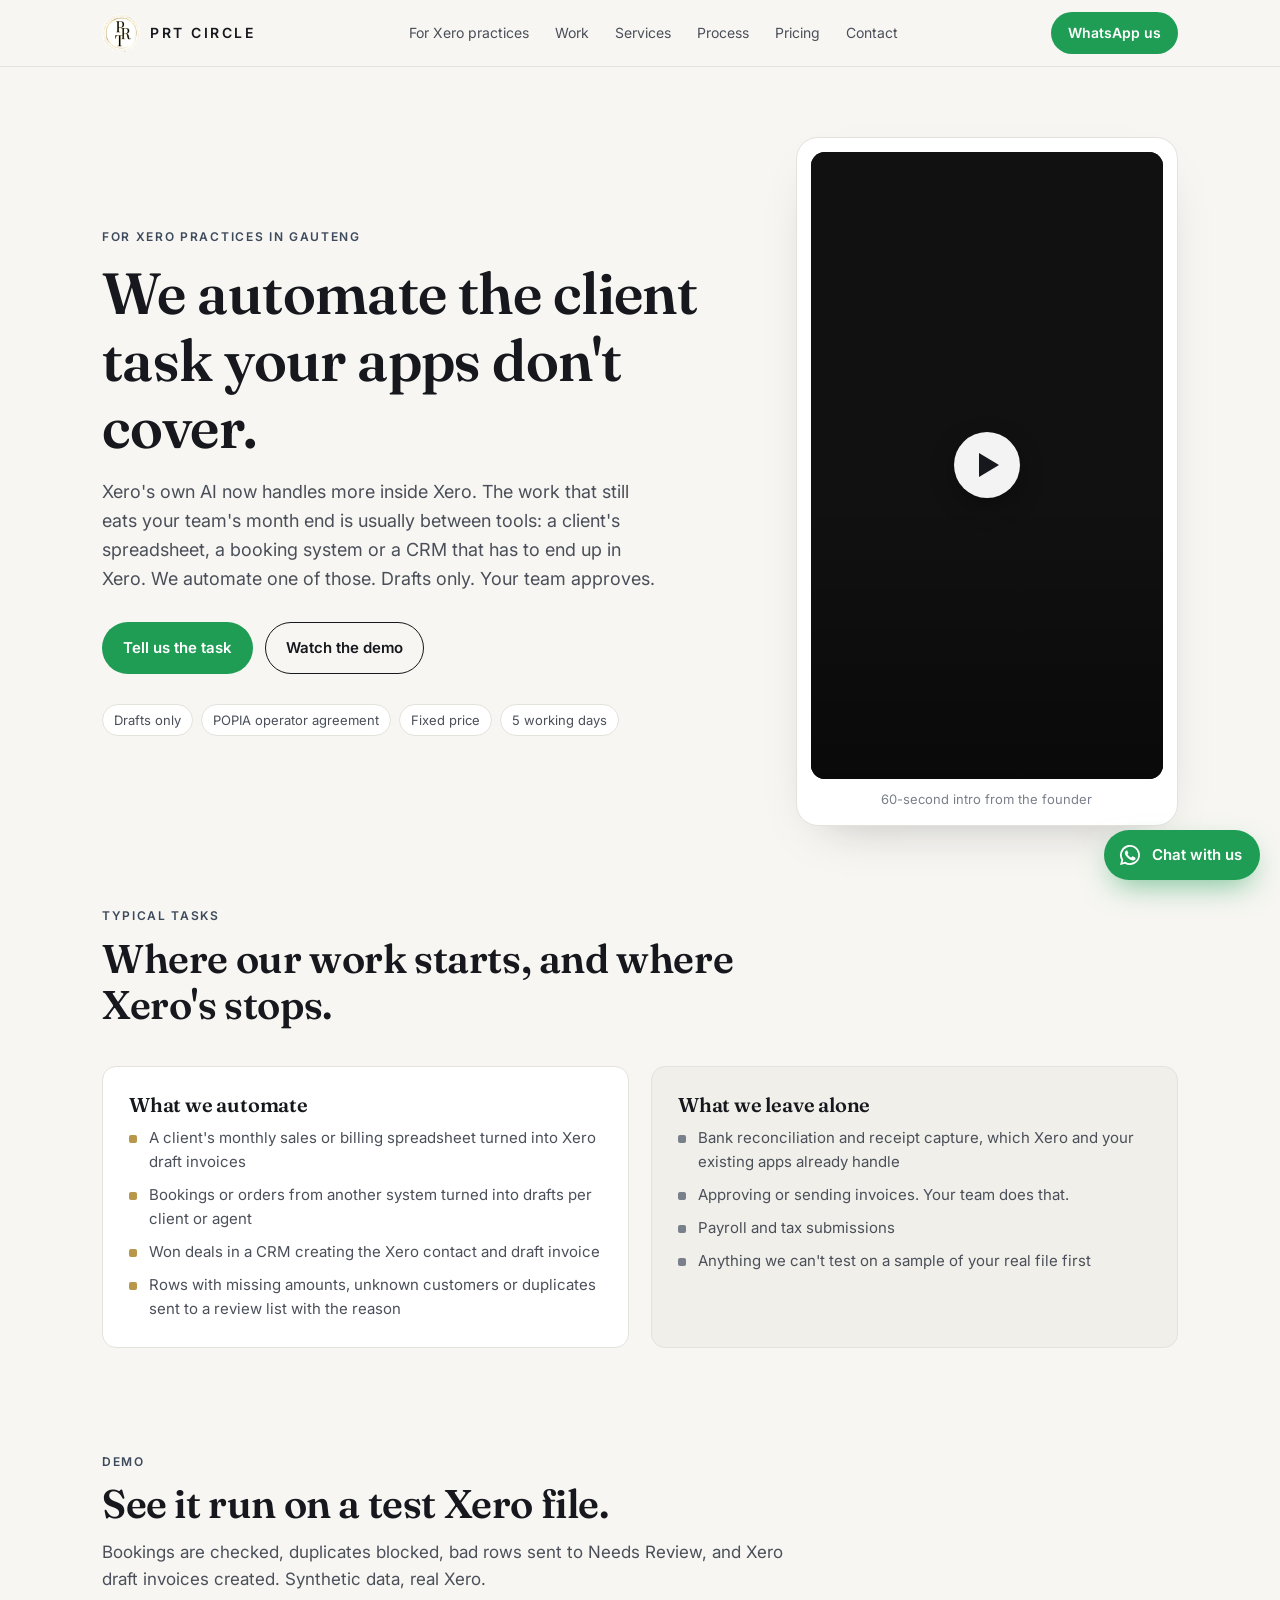
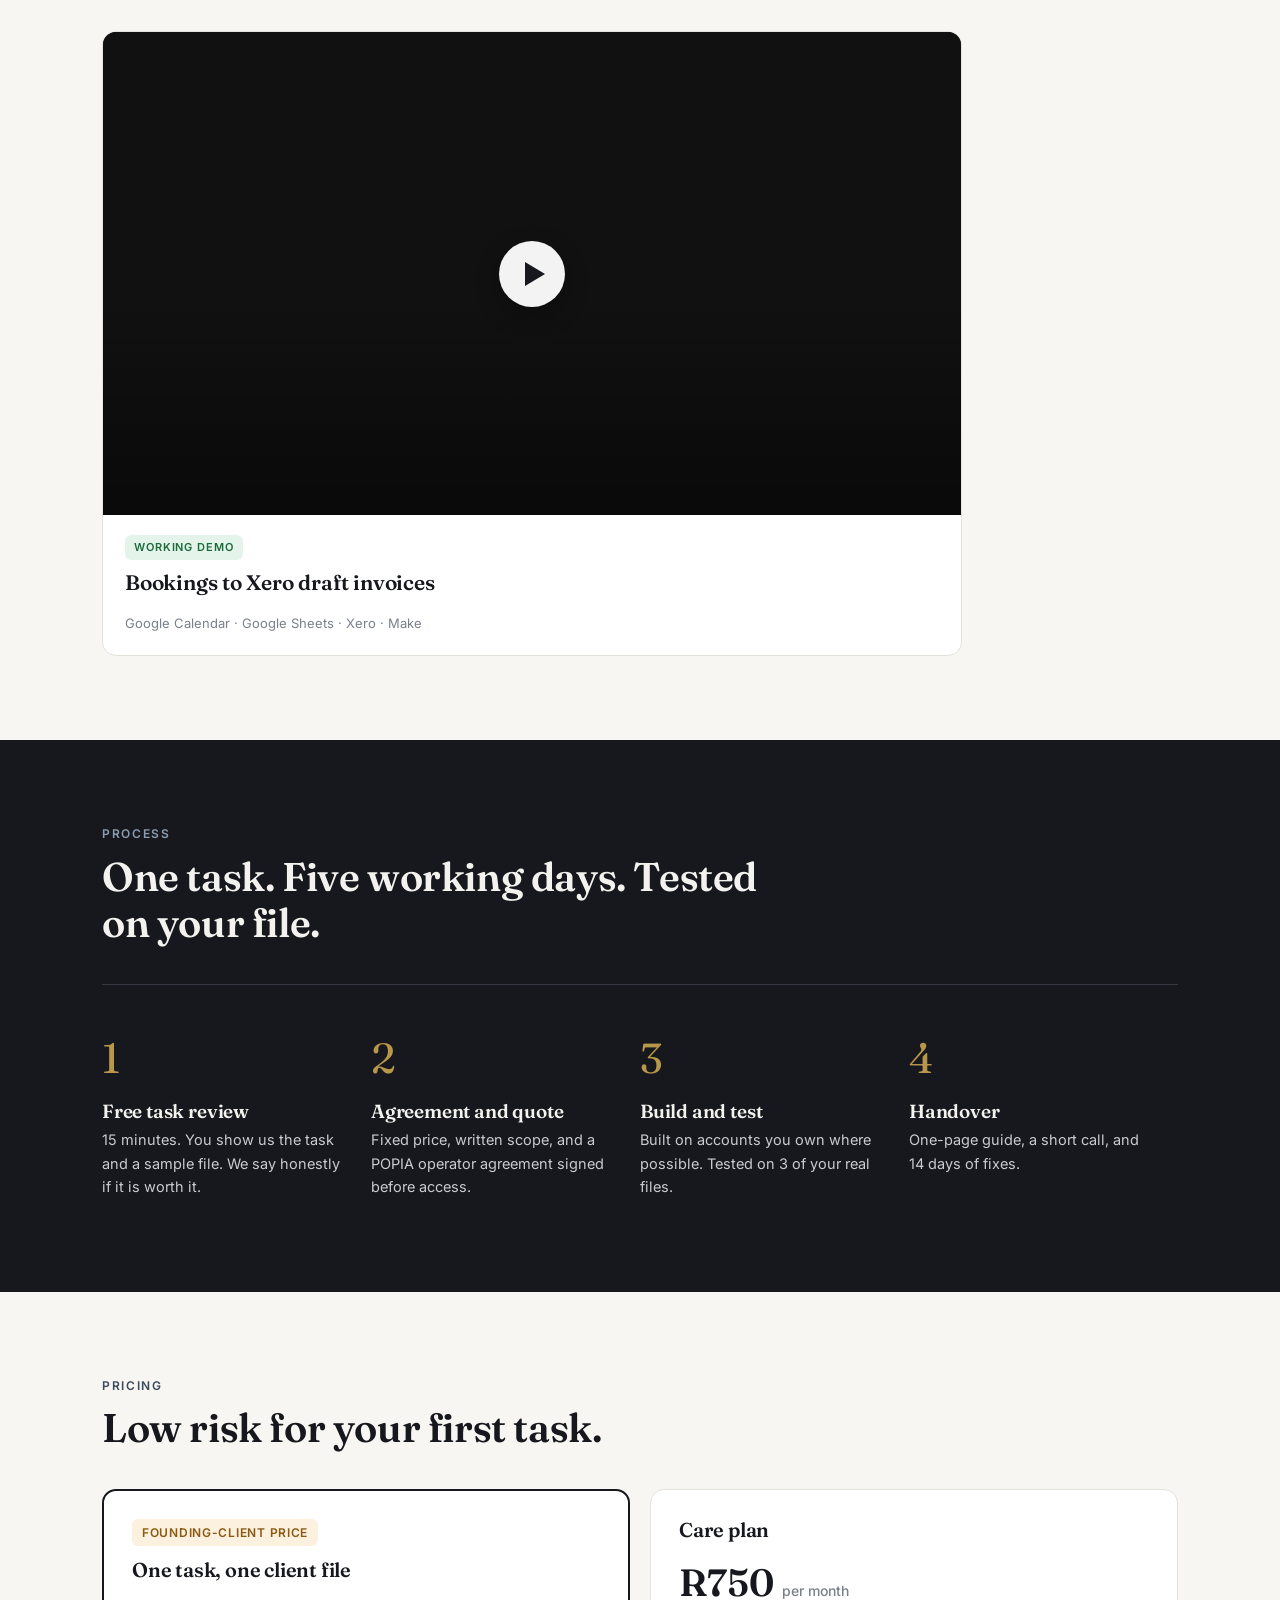
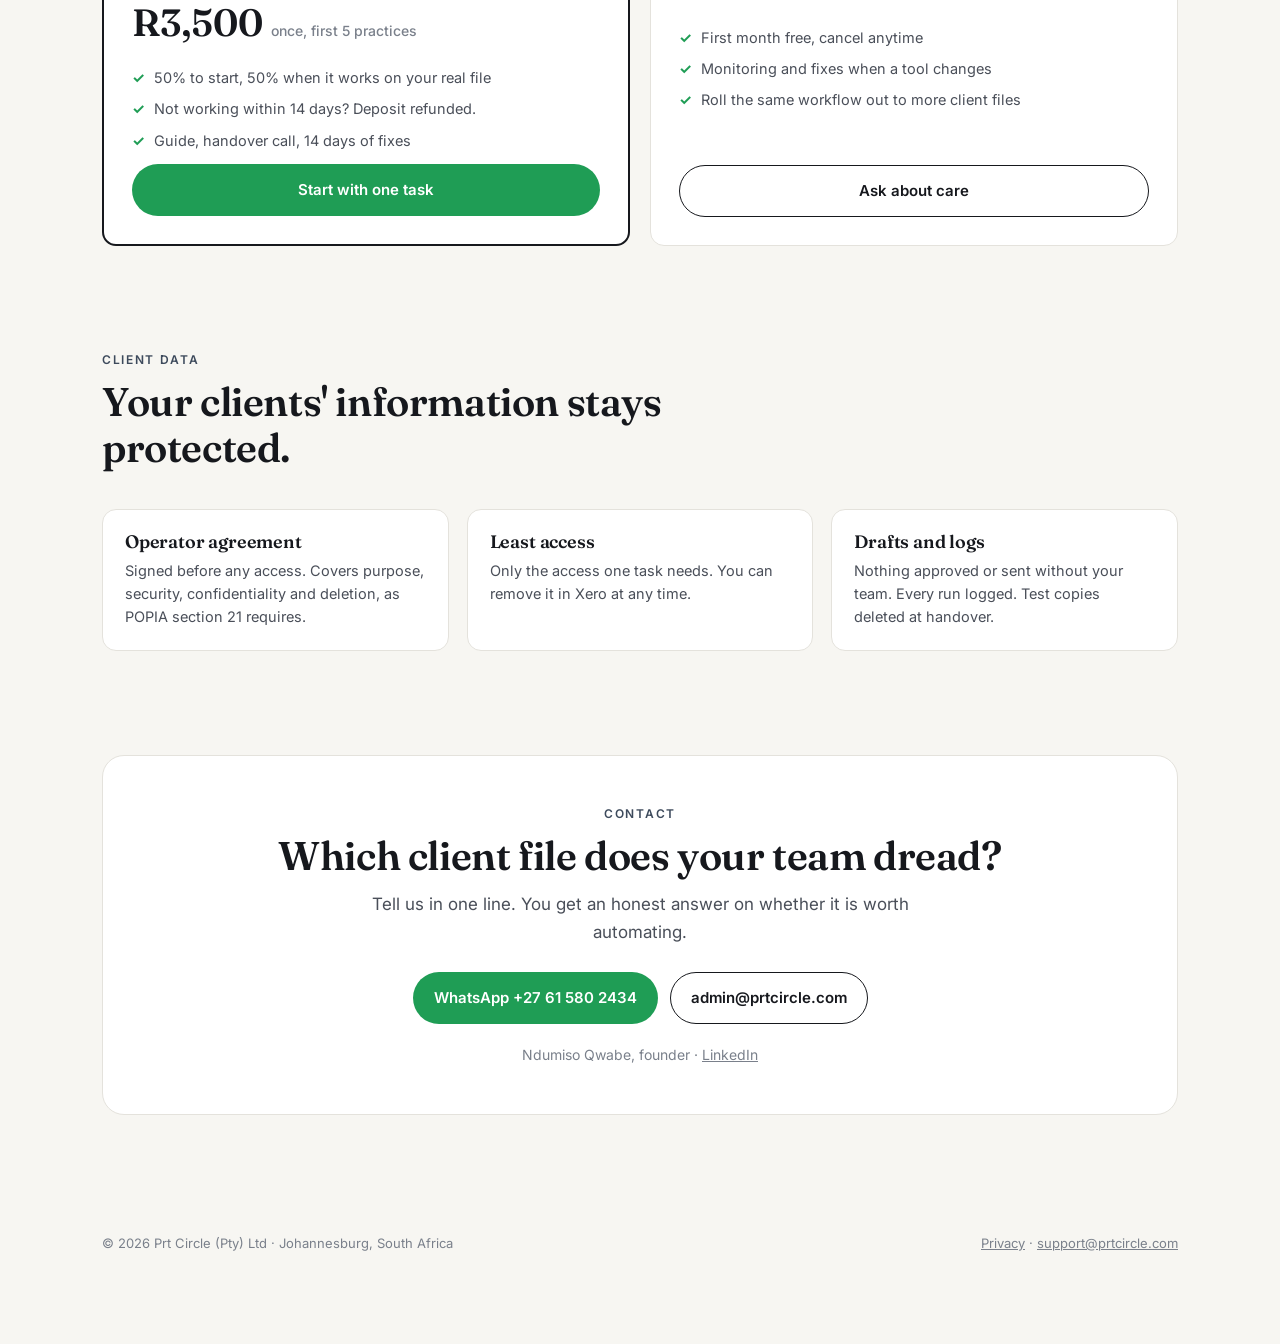
==== xero.html @ fca90404 "Site audit fixes: Xero practices page, POPIA section, FAQ, share preview, privacy notice - xero.html" ====
<!DOCTYPE html>
<html lang="en">
<head>
<meta charset="utf-8">
<meta name="viewport" content="width=device-width, initial-scale=1">
<title>Xero automation for Gauteng accounting practices | PRT CIRCLE</title>
<meta name="description" content="We automate one repetitive client task for Xero practices in Gauteng. Drafts only, your team approves. POPIA operator agreement signed first.">
<meta property="og:type" content="website">
<meta property="og:url" content="https://prtcircle.com/xero.html">
<meta property="og:title" content="Xero automation for Gauteng practices | PRT CIRCLE">
<meta property="og:description" content="One repetitive client task taken off your team. Drafts only, your team approves. Founding price R3,500.">
<meta property="og:image" content="https://prtcircle.com/og-image.png">
<meta property="og:image:width" content="1200">
<meta property="og:image:height" content="630">
<meta name="twitter:card" content="summary_large_image">
<link rel="icon" href="logo-mark.png">
<link rel="preconnect" href="https://fonts.googleapis.com">
<link rel="preconnect" href="https://fonts.gstatic.com" crossorigin>
<link href="https://fonts.googleapis.com/css2?family=Fraunces:opsz,wght@9..144,500;9..144,600&family=Inter:wght@400;500;600&display=swap" rel="stylesheet">
<link rel="stylesheet" href="site.css">
</head>
<body>

<nav>
  <div class="wrap">
    <a class="brand" href="index.html"><img src="logo-mark.png" alt="PRT CIRCLE logo">PRT CIRCLE</a>
    <div class="links">
      <a href="#top">For Xero practices</a>
      <a href="index.html#work">Work</a>
      <a href="#tasks">Services</a>
      <a href="#process">Process</a>
      <a href="#pricing">Pricing</a>
      <a href="#contact">Contact</a>
    </div>
    <a class="btn btn-wa wa-link" href="#" target="_blank" rel="noopener">WhatsApp us</a>
  </div>
</nav>
<header class="hero" id="top">
  <div class="wrap">
    <div>
      <div class="eyebrow">For Xero practices in Gauteng</div>
      <h1>We automate the client task your apps don't cover.</h1>
      <p class="lead">Xero's own AI now handles more inside Xero. The work that still eats your team's month end is usually between tools: a client's spreadsheet, a booking system or a CRM that has to end up in Xero. We automate one of those. Drafts only. Your team approves.</p>
      <div class="ctas">
        <a class="btn btn-wa wa-link" href="#" target="_blank" rel="noopener">Tell us the task</a>
        <a class="btn btn-ghost" href="#demo">Watch the demo</a>
      </div>
      <div class="tools"><span>Drafts only</span><span>POPIA operator agreement</span><span>Fixed price</span><span>5 working days</span></div>
    </div>
    <div class="intro">
      <div class="vid"><button class="yt" data-id="lRxXHDmsbU0" aria-label="Play intro video"><span class="play"></span></button></div>
      <div class="cap">60-second intro from the founder</div>
    </div>
  </div>
</header>

<section id="tasks" style="padding-top:20px">
  <div class="wrap">
    <div class="head">
      <div class="eyebrow">Typical tasks</div>
      <h2>Where our work starts, and where Xero's stops.</h2>
    </div>
    <div class="split">
      <div class="box">
        <h3>What we automate</h3>
        <ul>
          <li>A client's monthly sales or billing spreadsheet turned into Xero draft invoices</li>
          <li>Bookings or orders from another system turned into drafts per client or agent</li>
          <li>Won deals in a CRM creating the Xero contact and draft invoice</li>
          <li>Rows with missing amounts, unknown customers or duplicates sent to a review list with the reason</li>
        </ul>
      </div>
      <div class="box muted">
        <h3>What we leave alone</h3>
        <ul>
          <li>Bank reconciliation and receipt capture, which Xero and your existing apps already handle</li>
          <li>Approving or sending invoices. Your team does that.</li>
          <li>Payroll and tax submissions</li>
          <li>Anything we can't test on a sample of your real file first</li>
        </ul>
      </div>
    </div>
  </div>
</section>

<section id="demo" style="padding-top:20px">
  <div class="wrap">
    <div class="head">
      <div class="eyebrow">Demo</div>
      <h2>See it run on a test Xero file.</h2>
      <p>Bookings are checked, duplicates blocked, bad rows sent to Needs Review, and Xero draft invoices created. Synthetic data, real Xero.</p>
    </div>
    <div class="card" style="max-width:860px">
      <div class="vid"><button class="yt" data-id="tKmY4gpNgAE" aria-label="Play Xero demo"><span class="play"></span></button></div>
      <div class="body">
        <span class="tag live">Working demo</span>
        <h3>Bookings to Xero draft invoices</h3>
        <div class="stack">Google Calendar · Google Sheets · Xero · Make</div>
      </div>
    </div>
  </div>
</section>

<section id="process" class="dark">
  <div class="wrap">
    <div class="head">
      <div class="eyebrow">Process</div>
      <h2>One task. Five working days. Tested on your file.</h2>
    </div>
    <div class="steps">
      <div><div class="k">1</div><h3>Free task review</h3><p>15 minutes. You show us the task and a sample file. We say honestly if it is worth it.</p></div>
      <div><div class="k">2</div><h3>Agreement and quote</h3><p>Fixed price, written scope, and a POPIA operator agreement signed before access.</p></div>
      <div><div class="k">3</div><h3>Build and test</h3><p>Built on accounts you own where possible. Tested on 3 of your real files.</p></div>
      <div><div class="k">4</div><h3>Handover</h3><p>One-page guide, a short call, and 14 days of fixes.</p></div>
    </div>
  </div>
</section>

<section id="pricing">
  <div class="wrap">
    <div class="head">
      <div class="eyebrow">Pricing</div>
      <h2>Low risk for your first task.</h2>
    </div>
    <div class="price" style="grid-template-columns:repeat(2,1fr)">
      <div class="plan main">
        <span class="ribbon">Founding-client price</span>
        <h3>One task, one client file</h3>
        <div class="amt">R3,500 <small>once, first 5 practices</small></div>
        <ul>
          <li>50% to start, 50% when it works on your real file</li>
          <li>Not working within 14 days? Deposit refunded.</li>
          <li>Guide, handover call, 14 days of fixes</li>
        </ul>
        <a class="btn btn-wa wa-link" href="#" target="_blank" rel="noopener">Start with one task</a>
      </div>
      <div class="plan">
        <h3>Care plan</h3>
        <div class="amt">R750 <small>per month</small></div>
        <ul>
          <li>First month free, cancel anytime</li>
          <li>Monitoring and fixes when a tool changes</li>
          <li>Roll the same workflow out to more client files</li>
        </ul>
        <a class="btn btn-ghost wa-link" href="#" target="_blank" rel="noopener">Ask about care</a>
      </div>
    </div>
  </div>
</section>

<section id="data" style="padding-top:20px">
  <div class="wrap">
    <div class="head">
      <div class="eyebrow">Client data</div>
      <h2>Your clients' information stays protected.</h2>
    </div>
    <div class="data">
      <div><h3>Operator agreement</h3><p>Signed before any access. Covers purpose, security, confidentiality and deletion, as POPIA section 21 requires.</p></div>
      <div><h3>Least access</h3><p>Only the access one task needs. You can remove it in Xero at any time.</p></div>
      <div><h3>Drafts and logs</h3><p>Nothing approved or sent without your team. Every run logged. Test copies deleted at handover.</p></div>
    </div>
  </div>
</section>

<section id="contact" style="padding-top:20px">
  <div class="wrap">
    <div class="contact">
      <div class="eyebrow">Contact</div>
      <h2 style="margin-top:10px">Which client file does your team dread?</h2>
      <p>Tell us in one line. You get an honest answer on whether it is worth automating.</p>
      <div class="ctas">
        <a class="btn btn-wa wa-link" href="#" target="_blank" rel="noopener">WhatsApp +27 61 580 2434</a>
        <a class="btn btn-ghost" href="mailto:admin@prtcircle.com">admin@prtcircle.com</a>
      </div>
      <div class="small">Ndumiso Qwabe, founder · <a href="https://www.linkedin.com/in/n-qwabe-794632288" target="_blank" rel="noopener">LinkedIn</a></div>
    </div>
  </div>
</section>

<footer>
  <div class="wrap">
    <span>© <span id="yr">2026</span> Prt Circle (Pty) Ltd · Johannesburg, South Africa</span>
    <span><a href="privacy.html">Privacy</a> · <a href="mailto:support@prtcircle.com">support@prtcircle.com</a></span>
  </div>
</footer>

<a class="fab wa-link" href="#" target="_blank" rel="noopener" aria-label="Chat on WhatsApp">
  <svg viewBox="0 0 24 24" fill="currentColor"><path d="M12 2a10 10 0 0 0-8.6 15.1L2 22l5-1.3A10 10 0 1 0 12 2Zm0 18.2a8.2 8.2 0 0 1-4.2-1.2l-.3-.2-3 .8.8-2.9-.2-.3A8.2 8.2 0 1 1 12 20.2Zm4.5-6.1c-.2-.1-1.5-.7-1.7-.8s-.4-.1-.6.1-.7.8-.8 1-.3.2-.5.1a6.7 6.7 0 0 1-3.3-2.9c-.2-.4.2-.4.7-1.3a.4.4 0 0 0 0-.4l-.8-1.9c-.2-.5-.4-.4-.6-.4h-.5a1 1 0 0 0-.7.3 3 3 0 0 0-.9 2.2 5.2 5.2 0 0 0 1.1 2.7 11.8 11.8 0 0 0 4.5 4c1.7.7 2.3.8 3.2.6a2.7 2.7 0 0 0 1.8-1.2 2.2 2.2 0 0 0 .1-1.2c0-.1-.2-.2-.4-.3Z"/></svg>
  <span>Chat with us</span>
</a>

<script>
(function(){
  var msg = "Hi Ndumiso, I run a Xero practice and saw your website. The task I'd like to automate is: ";
  var url = "https://wa.me/27615802434?text=" + encodeURIComponent(msg);
  document.querySelectorAll(".wa-link").forEach(function(a){ a.href = url; });
  document.getElementById("yr").textContent = new Date().getFullYear();
  document.querySelectorAll(".yt").forEach(function(b){
    var id = b.dataset.id;
    b.style.backgroundImage = "url(https://i.ytimg.com/vi/" + id + "/hqdefault.jpg)";
    b.addEventListener("click", function(){
      var f = document.createElement("iframe");
      f.src = "https://www.youtube-nocookie.com/embed/" + id + "?autoplay=1&rel=0&playsinline=1";
      f.allow = "autoplay; encrypted-media; picture-in-picture; fullscreen";
      f.allowFullscreen = true;
      f.title = b.getAttribute("aria-label") || "Video";
      b.replaceWith(f);
    });
  });
})();
</script>
</body>
</html>
---- site.css ----
:root{
  --ink:#16181d; --ink2:#4a4f59; --muted:#7a808b;
  --bg:#f7f6f2; --card:#ffffff; --line:#e4e2dc;
  --slate:#8b9bb0; --slate-d:#3d4a5c; --gold:#b8964a;
  --wa:#1f9d55;
  --r:14px;
}
*{box-sizing:border-box;margin:0;padding:0}
html{scroll-behavior:smooth}
body{font-family:Inter,system-ui,-apple-system,Segoe UI,Roboto,sans-serif;color:var(--ink);background:var(--bg);line-height:1.6;font-size:16px}
a{color:inherit}
h1,h2,h3{font-family:Fraunces,Georgia,serif;font-weight:600;line-height:1.15;letter-spacing:-.01em}
.wrap{max-width:1120px;margin:0 auto;padding:0 22px}
.eyebrow{font-size:12px;font-weight:600;letter-spacing:.14em;text-transform:uppercase;color:var(--slate-d)}
.btn{display:inline-flex;align-items:center;gap:8px;padding:13px 20px;border-radius:999px;font-weight:600;font-size:15px;text-decoration:none;border:1px solid transparent;transition:transform .15s,background .15s}
.btn:hover{transform:translateY(-1px)}
.btn-wa{background:var(--wa);color:#fff}
.btn-ghost{border-color:var(--ink);color:var(--ink);background:transparent}
.btn svg{width:18px;height:18px}

/* nav */
nav{position:sticky;top:0;z-index:20;background:rgba(247,246,242,.92);backdrop-filter:blur(8px);border-bottom:1px solid var(--line)}
nav .wrap{display:flex;align-items:center;justify-content:space-between;height:66px}
.brand{display:flex;align-items:center;gap:10px;text-decoration:none;font-weight:600;letter-spacing:.18em;font-size:14px}
.brand img{width:38px;height:38px;border-radius:50%}
.links{display:flex;gap:26px;font-size:14px}
.links a{text-decoration:none;color:var(--ink2)}
.links a:hover{color:var(--ink)}
nav .btn{padding:9px 16px;font-size:14px}
@media(max-width:820px){.links{display:none}}

/* hero */
.hero{padding:70px 0 60px}
.hero .wrap{display:grid;grid-template-columns:1.25fr .75fr;gap:56px;align-items:center}
.hero h1{font-size:clamp(36px,5.2vw,58px);margin:14px 0 18px}
.hero p.lead{font-size:18px;color:var(--ink2);max-width:560px}
.hero .ctas{display:flex;flex-wrap:wrap;gap:12px;margin-top:28px}
.tools{margin-top:30px;display:flex;flex-wrap:wrap;gap:8px}
.tools span{font-size:13px;padding:5px 11px;border:1px solid var(--line);border-radius:999px;background:var(--card);color:var(--ink2)}
.intro{background:var(--card);border:1px solid var(--line);border-radius:22px;padding:14px;box-shadow:0 20px 50px -30px rgba(22,24,29,.35)}
.intro .vid{position:relative;aspect-ratio:9/16;border-radius:14px;overflow:hidden;background:#111}
.intro .cap{font-size:13px;color:var(--muted);padding:10px 4px 2px;text-align:center}
@media(max-width:860px){.hero .wrap{grid-template-columns:1fr}.intro{max-width:280px;margin:0 auto}}

/* lite youtube */
.yt{position:absolute;inset:0;cursor:pointer;background:#111 center/cover no-repeat;border:0;width:100%;height:100%}
.yt::after{content:"";position:absolute;inset:0;background:linear-gradient(180deg,rgba(0,0,0,0) 55%,rgba(0,0,0,.45))}
.yt .play{position:absolute;left:50%;top:50%;transform:translate(-50%,-50%);width:66px;height:66px;border-radius:50%;background:rgba(255,255,255,.95);display:grid;place-items:center;z-index:2;box-shadow:0 8px 24px rgba(0,0,0,.3)}
.yt .play::before{content:"";border-left:20px solid var(--ink);border-top:12px solid transparent;border-bottom:12px solid transparent;margin-left:5px}
.yt iframe{position:absolute;inset:0;width:100%;height:100%;border:0}

/* sections */
section{padding:84px 0}
.head{max-width:700px;margin-bottom:38px}
.head h2{font-size:clamp(28px,3.6vw,40px);margin:10px 0 12px}
.head p{color:var(--ink2);font-size:17px}
.honest{display:block;background:#eef1f5;border:1px solid #d9e0e9;border-radius:var(--r);padding:14px 16px;font-size:14px;color:var(--slate-d);margin-bottom:30px}
.honest b{color:var(--ink)}

/* work */
.grid{display:grid;grid-template-columns:repeat(2,1fr);gap:22px}
@media(max-width:760px){.grid{grid-template-columns:1fr}}
.card{background:var(--card);border:1px solid var(--line);border-radius:var(--r);overflow:hidden;display:flex;flex-direction:column}
.card .vid{position:relative;aspect-ratio:16/9;background:#111}
.card .body{padding:20px 22px 22px;display:flex;flex-direction:column;gap:10px;flex:1}
.card h3{font-size:21px}
.tag{align-self:flex-start;font-size:11px;font-weight:600;letter-spacing:.08em;text-transform:uppercase;padding:4px 9px;border-radius:6px}
.tag.live{background:#e5f4ea;color:#1c6b3c}
.tag.sim{background:#fbf1de;color:#8a5a12}
.card p{color:var(--ink2);font-size:15px}
.card ul{list-style:none;display:grid;gap:6px;font-size:14px;color:var(--ink2)}
.card li{padding-left:18px;position:relative}
.card li::before{content:"";position:absolute;left:0;top:9px;width:7px;height:7px;border-radius:2px;background:var(--gold)}
.stack{margin-top:auto;padding-top:8px;font-size:13px;color:var(--muted)}

/* services */
.svc{display:grid;grid-template-columns:repeat(4,1fr);gap:18px}
@media(max-width:960px){.svc{grid-template-columns:repeat(2,1fr)}}
@media(max-width:560px){.svc{grid-template-columns:1fr}}
.svc > div{background:var(--card);border:1px solid var(--line);border-radius:var(--r);padding:22px}
.svc .n{font-family:Fraunces,Georgia,serif;font-size:15px;color:var(--gold);margin-bottom:10px}
.svc h3{font-size:19px;margin-bottom:8px}
.svc p{font-size:14.5px;color:var(--ink2)}

/* steps */
.dark{background:var(--ink);color:#f3f2ee}
.dark .eyebrow{color:var(--slate)}
.dark .head p{color:#c9cbd1}
.steps{display:grid;grid-template-columns:repeat(4,1fr);gap:0;border-top:1px solid #343842}
@media(max-width:860px){.steps{grid-template-columns:1fr 1fr}}
@media(max-width:520px){.steps{grid-template-columns:1fr}}
.steps div{padding:26px 24px 10px 0}
.steps .k{font-family:Fraunces,Georgia,serif;font-size:42px;color:var(--gold);line-height:1}
.steps h3{font-size:19px;margin:12px 0 6px}
.steps p{font-size:14.5px;color:#c9cbd1}

/* pricing */
.price{display:grid;grid-template-columns:repeat(3,1fr);gap:20px}
@media(max-width:900px){.price{grid-template-columns:1fr}}
.plan{background:var(--card);border:1px solid var(--line);border-radius:var(--r);padding:28px;display:flex;flex-direction:column;gap:12px}
.plan.main{border:2px solid var(--ink)}
.plan h3{font-size:20px}
.amt{font-family:Fraunces,Georgia,serif;font-size:38px;font-weight:600}
.amt small{font-family:Inter,sans-serif;font-size:14px;color:var(--muted);font-weight:500}
.plan ul{list-style:none;display:grid;gap:8px;font-size:14.5px;color:var(--ink2)}
.plan li{padding-left:22px;position:relative}
.plan li::before{content:"✓";position:absolute;left:0;color:var(--wa);font-weight:700}
.plan .btn{margin-top:auto;justify-content:center}

/* about */
.about{display:grid;grid-template-columns:.8fr 1.2fr;gap:50px;align-items:start}
@media(max-width:820px){.about{grid-template-columns:1fr}}
.about .who{background:var(--card);border:1px solid var(--line);border-radius:var(--r);padding:26px;display:flex;gap:16px;align-items:center}
.about .who img{width:72px;height:72px;border-radius:50%}
.about .who b{display:block;font-size:17px}
.about .who span{font-size:14px;color:var(--muted)}
.about p{color:var(--ink2);margin-bottom:14px;font-size:16.5px}
.profiles{display:flex;flex-wrap:wrap;gap:10px;margin-top:20px}

/* contact */
.contact{background:var(--card);border:1px solid var(--line);border-radius:22px;padding:48px;text-align:center}
.contact h2{font-size:clamp(28px,3.6vw,40px);margin-bottom:12px}
.contact p{color:var(--ink2);max-width:560px;margin:0 auto 26px;font-size:17px}
.contact .ctas{display:flex;flex-wrap:wrap;gap:12px;justify-content:center}
.contact .small{margin-top:20px;font-size:14px;color:var(--muted)}
@media(max-width:560px){.contact{padding:32px 20px}}

footer{padding:34px 0 90px;font-size:13px;color:var(--muted)}
footer .wrap{display:flex;flex-wrap:wrap;gap:12px;justify-content:space-between}

/* floating whatsapp */
.fab{position:fixed;right:20px;bottom:20px;z-index:30;display:flex;align-items:center;gap:10px;background:var(--wa);color:#fff;text-decoration:none;font-weight:600;font-size:15px;padding:13px 18px 13px 14px;border-radius:999px;box-shadow:0 12px 30px -8px rgba(31,157,85,.6)}
.fab svg{width:24px;height:24px}
@media(max-width:520px){.fab span{display:none}.fab{padding:14px}}

/* data and faq */
.data{display:grid;grid-template-columns:repeat(3,1fr);gap:18px}
@media(max-width:860px){.data{grid-template-columns:1fr}}
.data > div{background:var(--card);border:1px solid var(--line);border-radius:var(--r);padding:22px}
.data h3{font-size:18px;margin-bottom:6px}
.data p{font-size:14.5px;color:var(--ink2)}
.faq{max-width:820px}
.faq details{border-bottom:1px solid var(--line);padding:18px 0}
.faq summary{cursor:pointer;font-weight:600;font-size:16.5px;list-style:none;display:flex;justify-content:space-between;gap:16px}
.faq summary::after{content:"+";font-size:22px;line-height:1;color:var(--gold)}
.faq details[open] summary::after{content:"–"}
.faq details p{margin-top:10px;color:var(--ink2);font-size:15.5px}
.ribbon{display:inline-block;align-self:flex-start;font-size:12px;font-weight:600;letter-spacing:.06em;text-transform:uppercase;background:#fbf1de;color:#8a5a12;padding:4px 10px;border-radius:6px}
.split{display:grid;grid-template-columns:1fr 1fr;gap:22px}
@media(max-width:820px){.split{grid-template-columns:1fr}}
.box{background:var(--card);border:1px solid var(--line);border-radius:var(--r);padding:26px}
.box h3{font-size:20px;margin-bottom:10px}
.box ul{list-style:none;display:grid;gap:9px;font-size:15px;color:var(--ink2)}
.box li{padding-left:20px;position:relative}
.box li::before{content:"";position:absolute;left:0;top:9px;width:8px;height:8px;border-radius:2px;background:var(--gold)}
.box.muted{background:#f0efea}
.box.muted li::before{background:var(--muted)}
.legal{max-width:760px}
.legal h2{font-size:22px;margin:28px 0 8px}
.legal p,.legal li{color:var(--ink2);font-size:15.5px;margin-bottom:10px}
.legal ul{padding-left:20px}
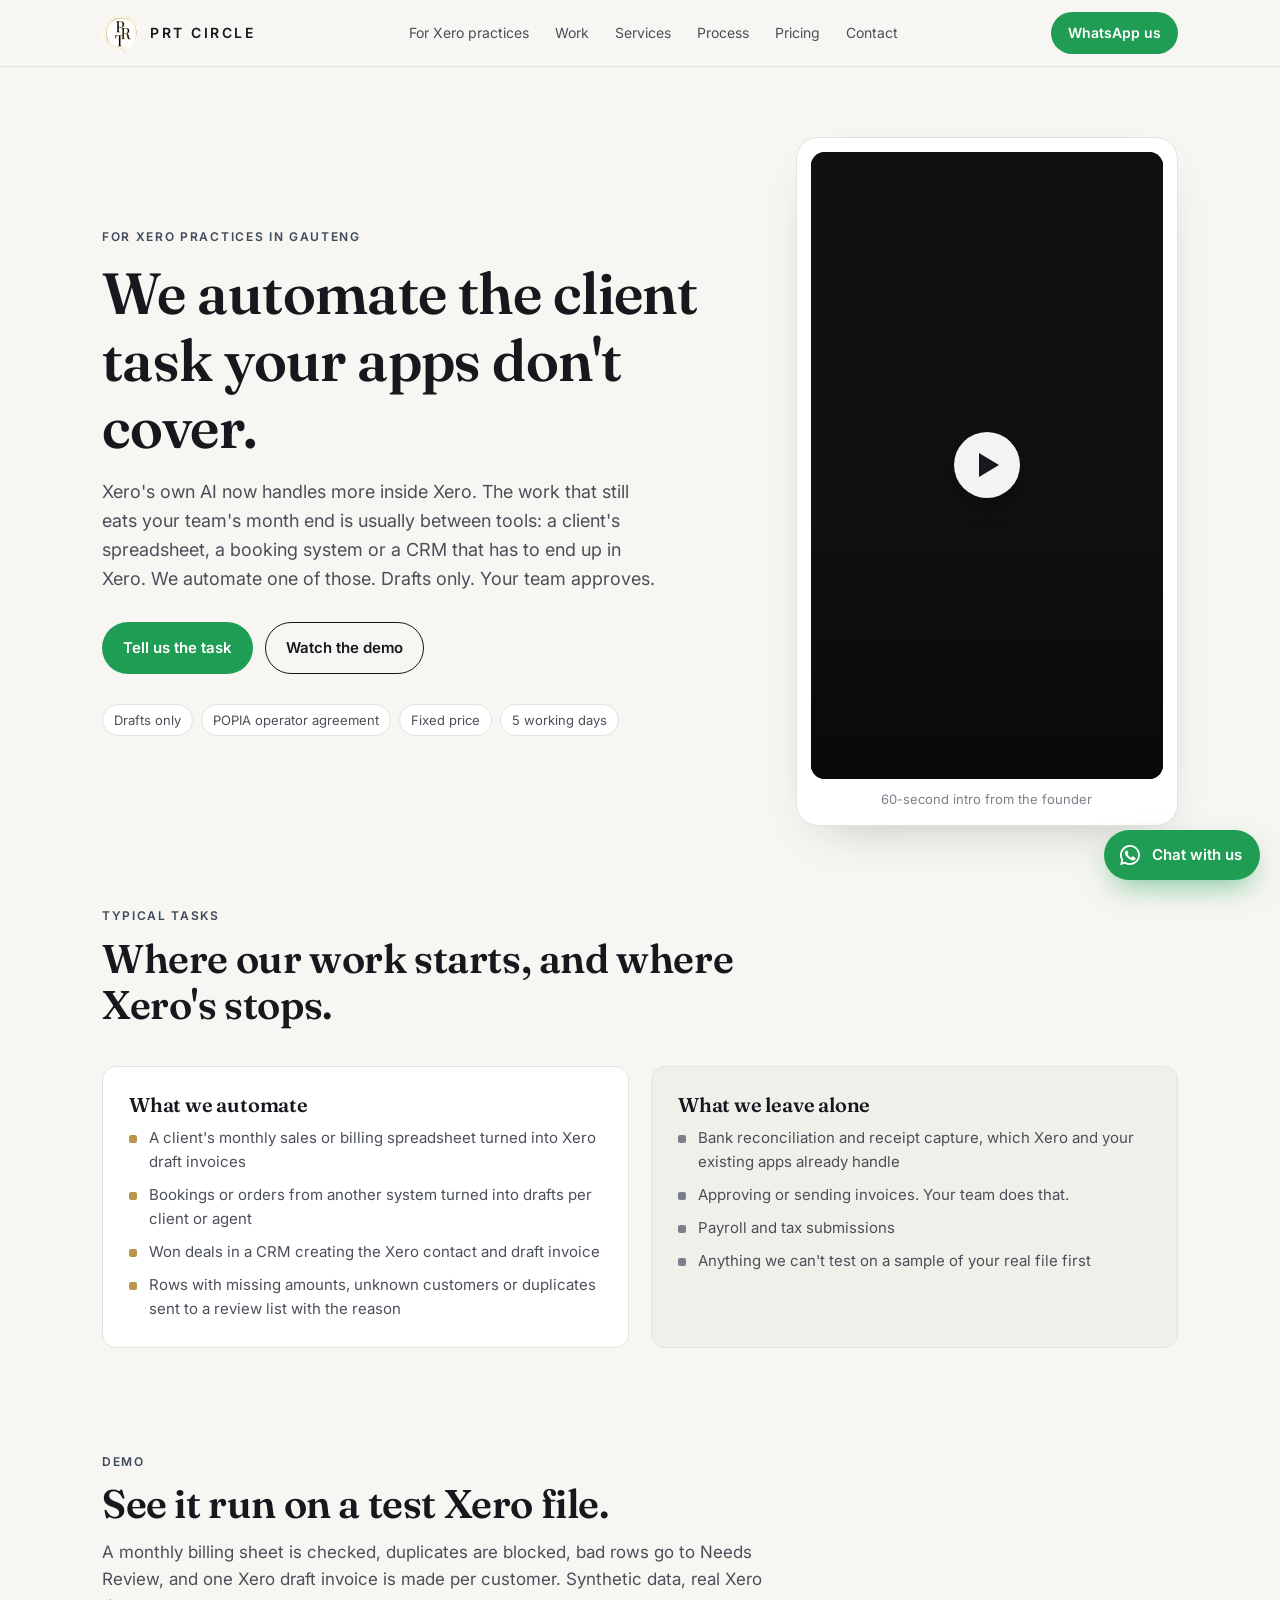
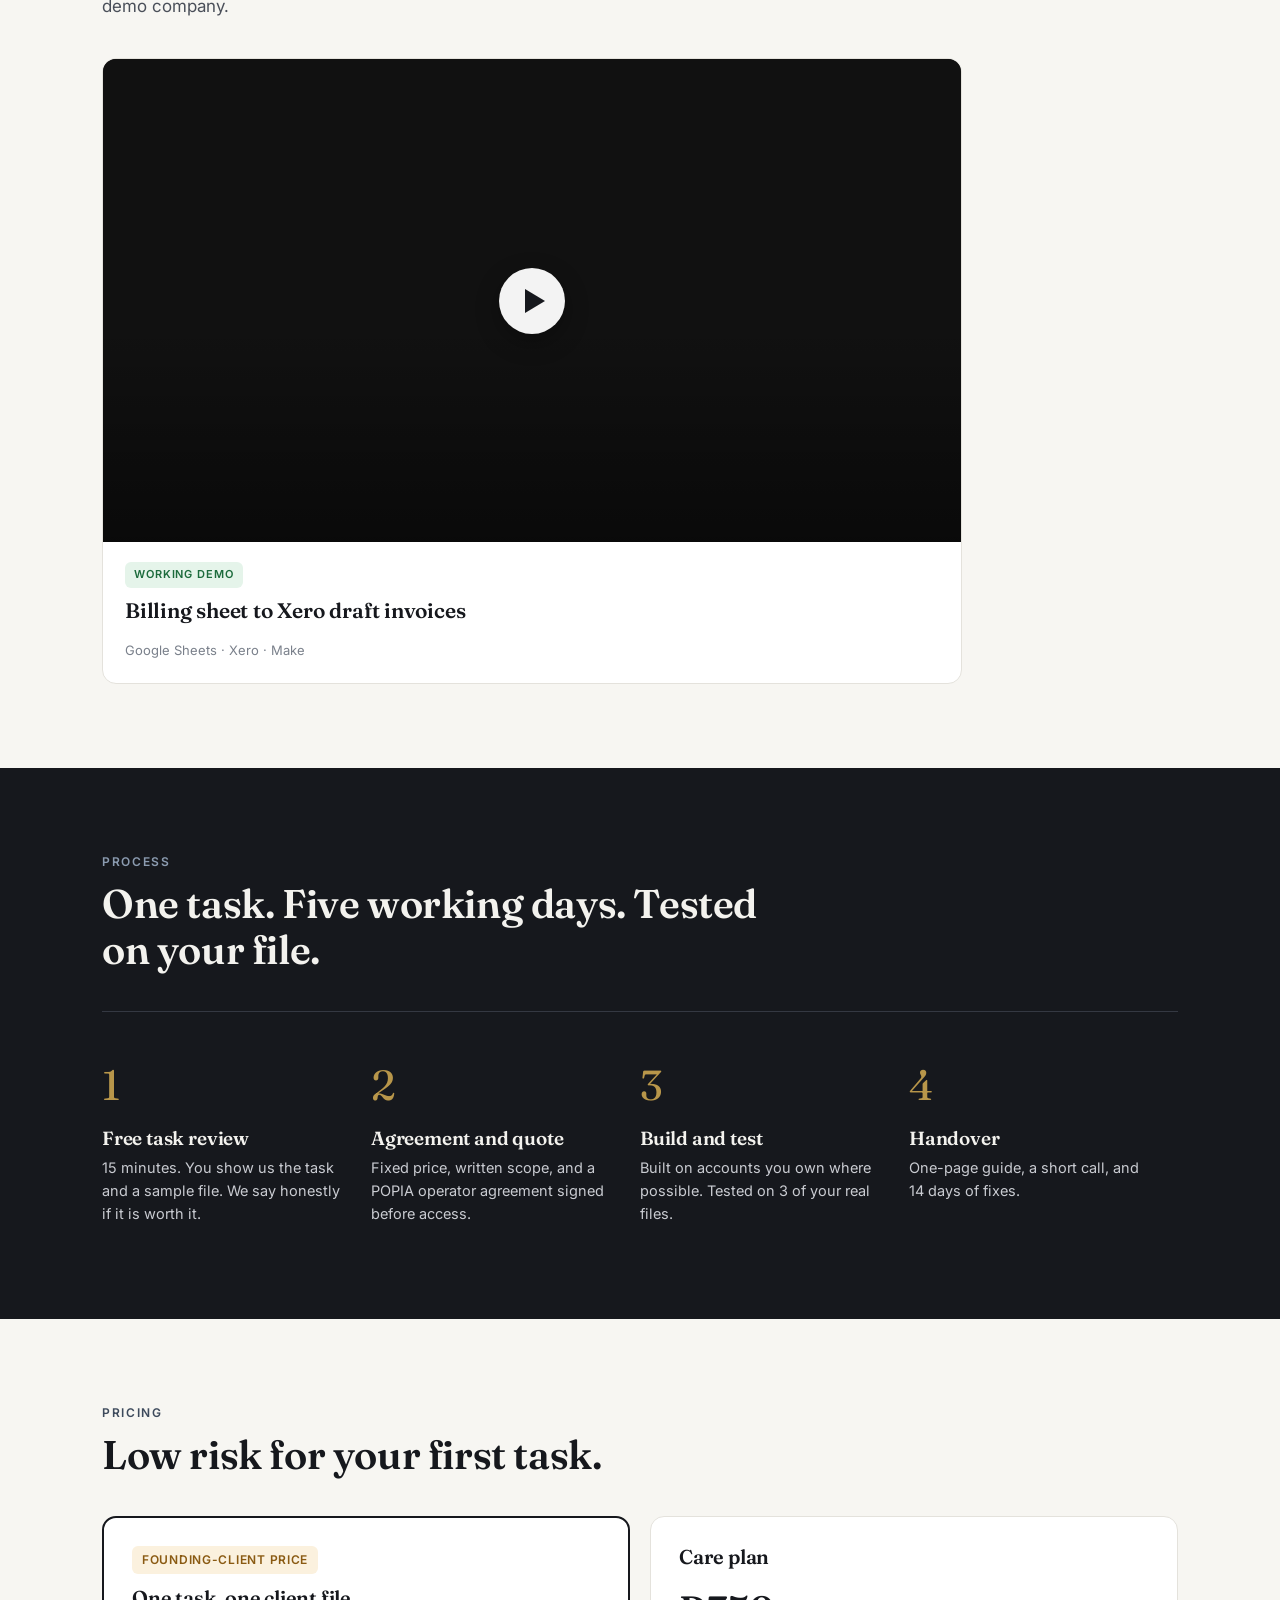
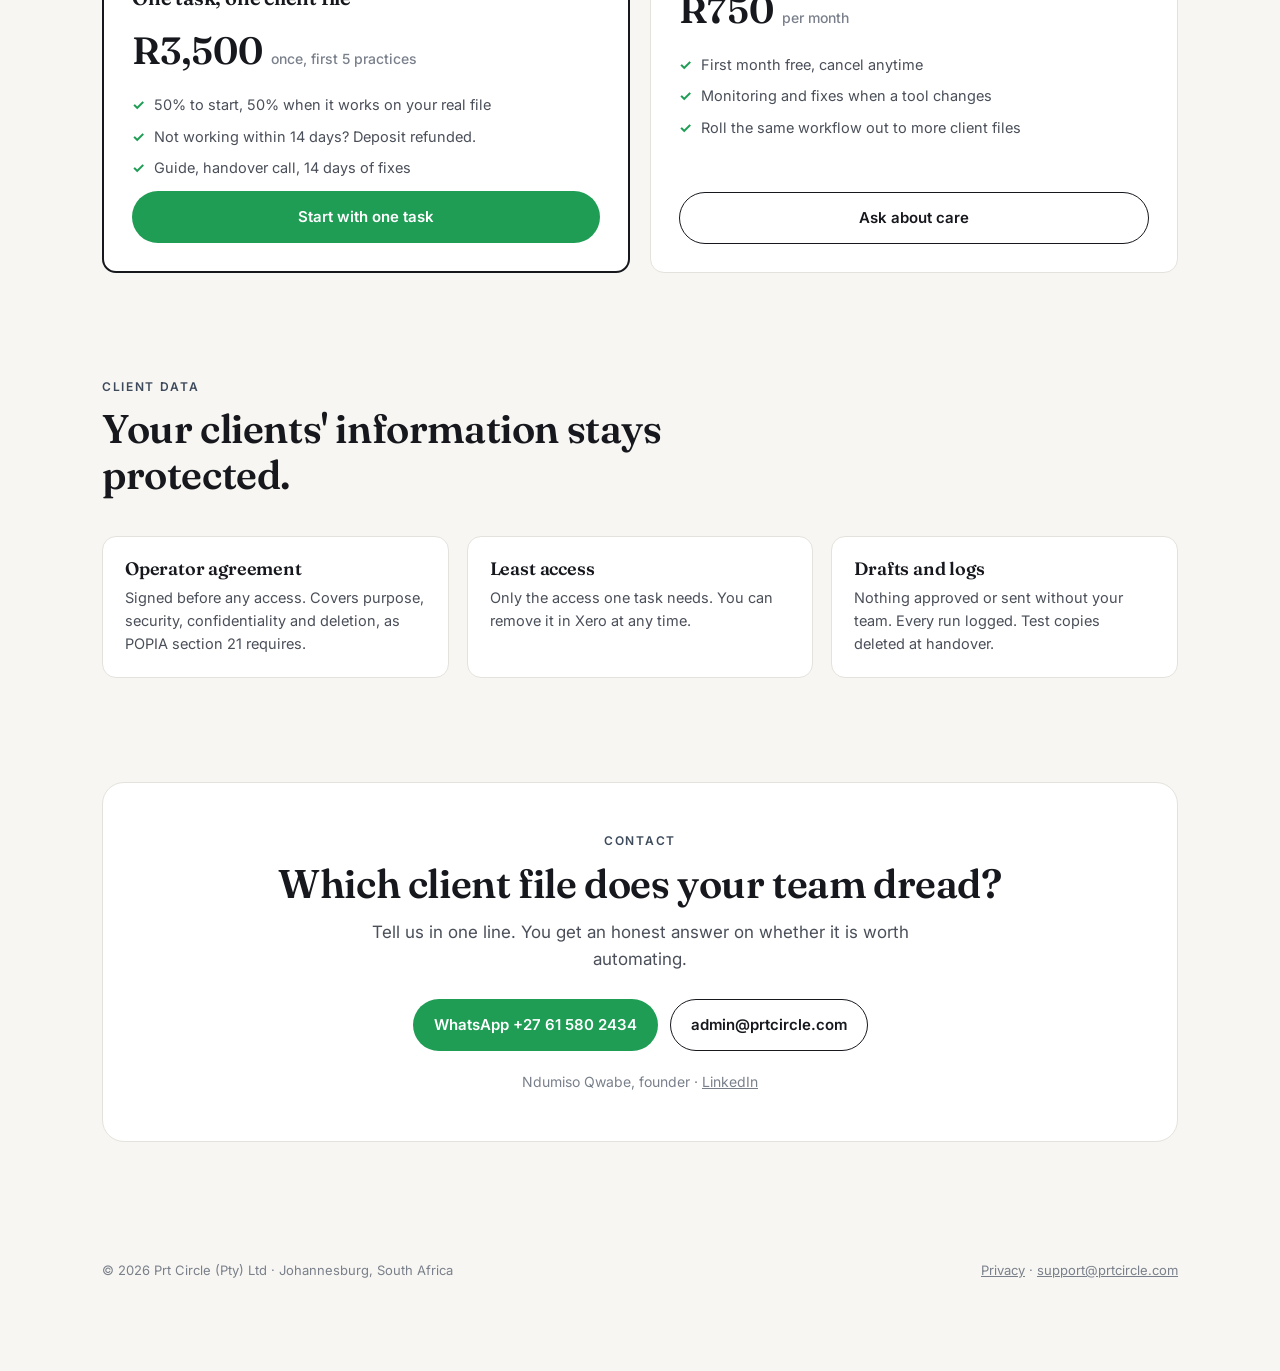
==== commit 584d203b: "Xero page: use Mabena billing demo video and matching copy Co-Authored-By: Claude Sonnet 5.5 <norepl" ====
--- a/xero.html
+++ b/xero.html
@@ -88,14 +88,14 @@
     <div class="head">
       <div class="eyebrow">Demo</div>
       <h2>See it run on a test Xero file.</h2>
-      <p>Bookings are checked, duplicates blocked, bad rows sent to Needs Review, and Xero draft invoices created. Synthetic data, real Xero.</p>
+      <p>A monthly billing sheet is checked, duplicates are blocked, bad rows go to Needs Review, and one Xero draft invoice is made per customer. Synthetic data, real Xero demo company.</p>
     </div>
     <div class="card" style="max-width:860px">
-      <div class="vid"><button class="yt" data-id="tKmY4gpNgAE" aria-label="Play Xero demo"><span class="play"></span></button></div>
+      <div class="vid"><button class="yt" data-id="_yLd45EmJrM" aria-label="Play Xero demo: monthly billing to Xero draft invoices"><span class="play"></span></button></div>
       <div class="body">
         <span class="tag live">Working demo</span>
-        <h3>Bookings to Xero draft invoices</h3>
-        <div class="stack">Google Calendar · Google Sheets · Xero · Make</div>
+        <h3>Billing sheet to Xero draft invoices</h3>
+        <div class="stack">Google Sheets · Xero · Make</div>
       </div>
     </div>
   </div>
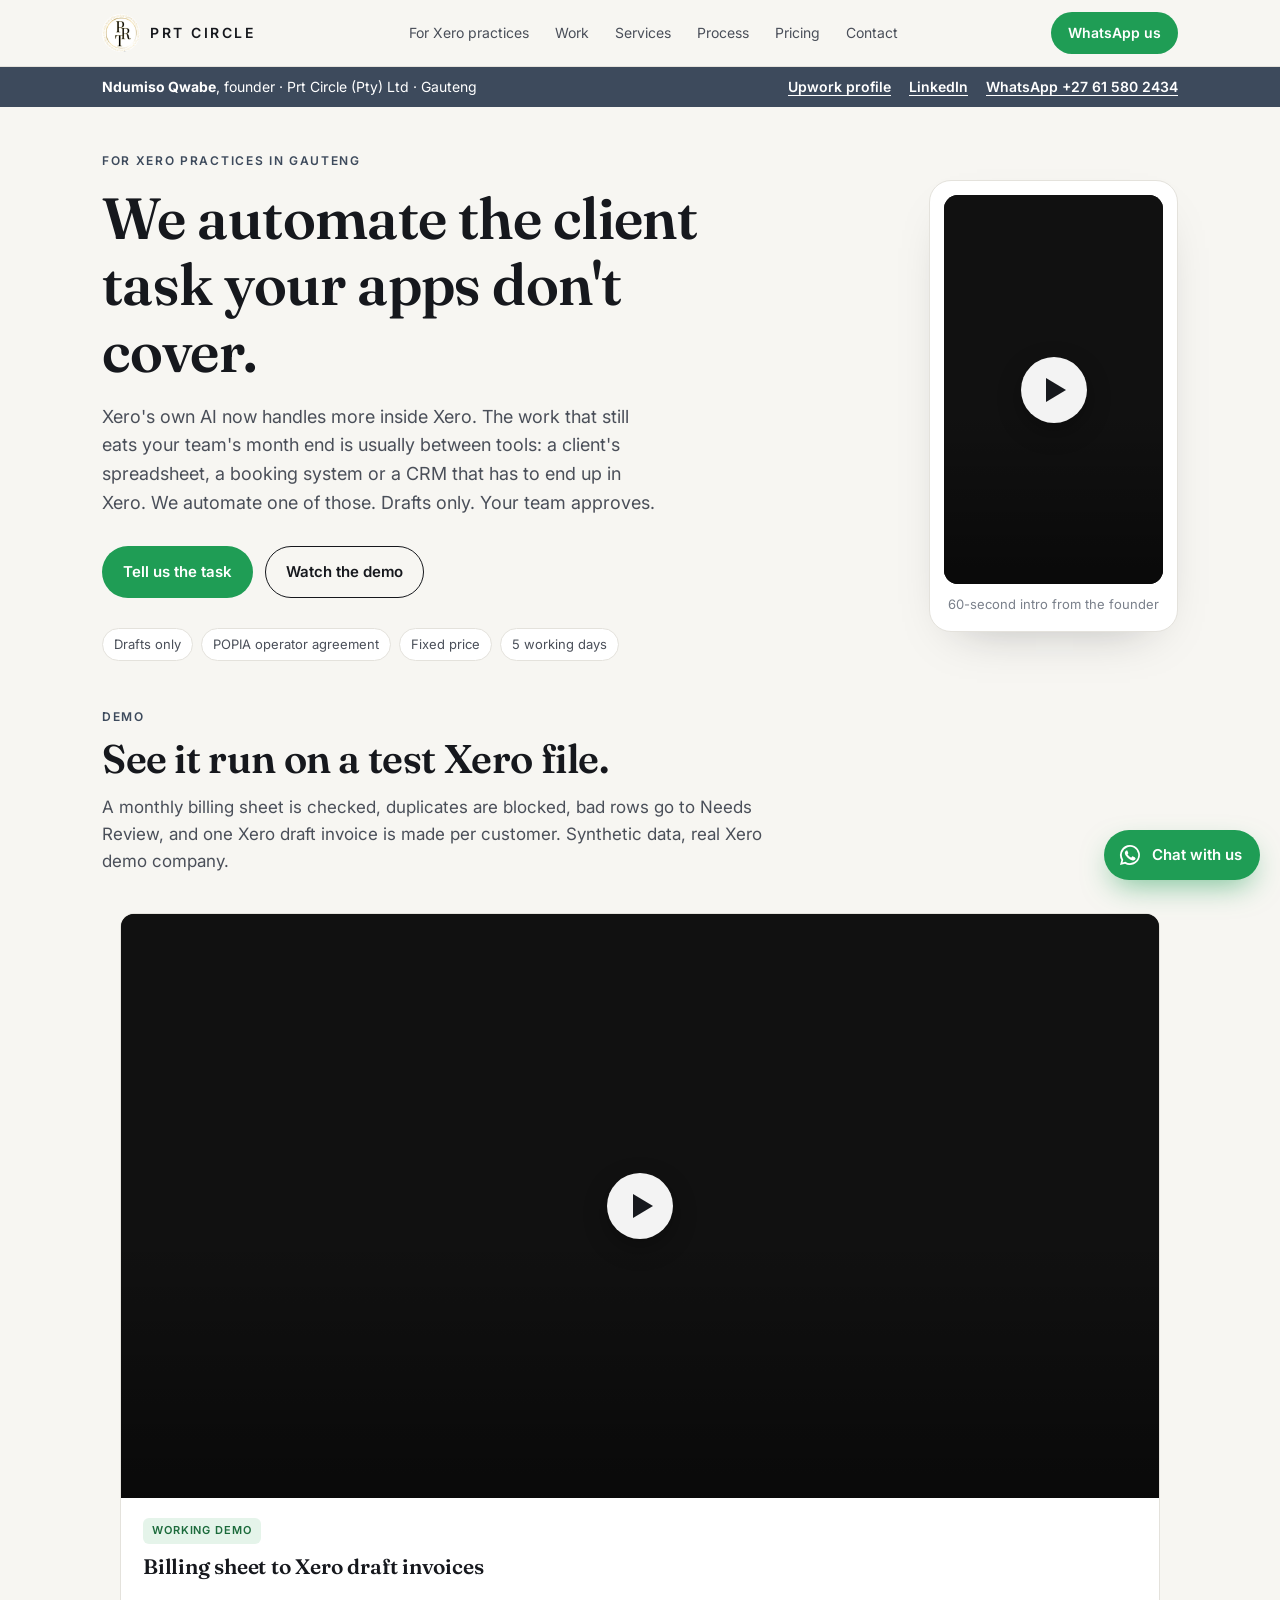
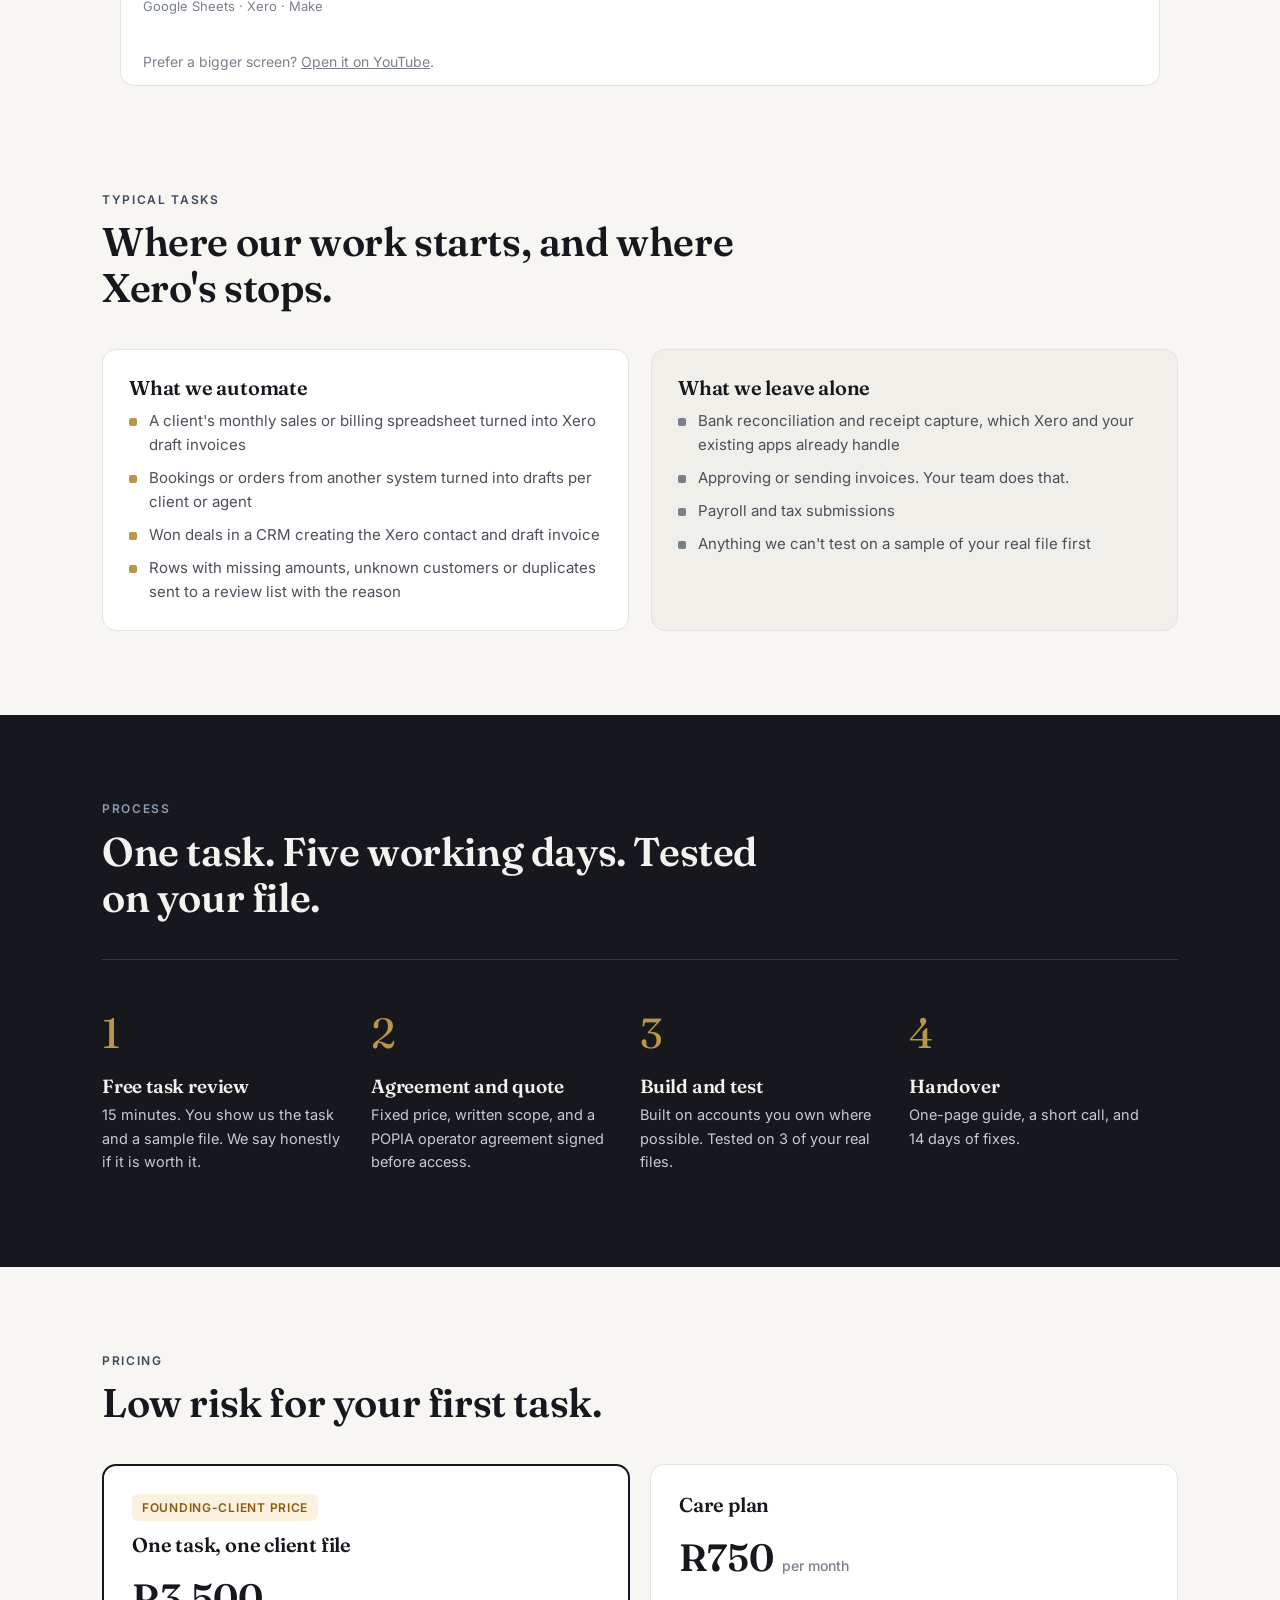
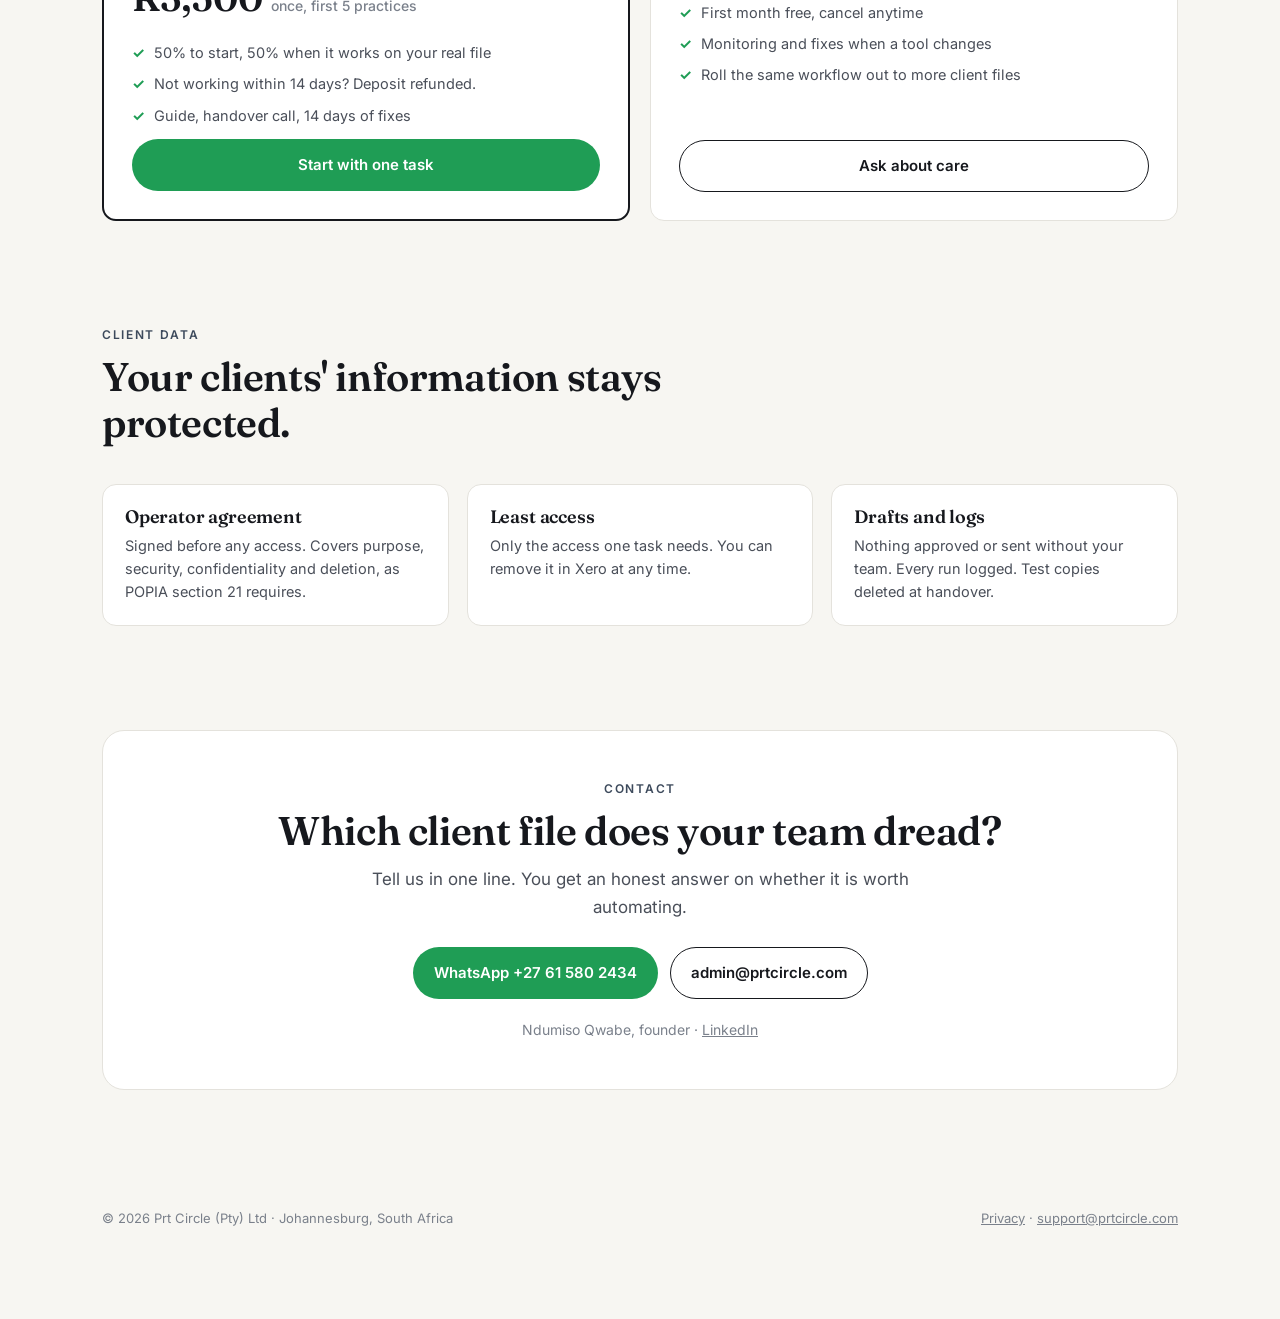
==== commit fbb59e3b: "Trust bar (Upwork, LinkedIn, WhatsApp), large Xero demo under hero, StayLead AI reply demo Co-Author" ====
--- a/xero.html
+++ b/xero.html
@@ -35,6 +35,16 @@
     <a class="btn btn-wa wa-link" href="#" target="_blank" rel="noopener">WhatsApp us</a>
   </div>
 </nav>
+<div class="trustbar">
+  <div class="wrap">
+    <span class="who"><b>Ndumiso Qwabe</b>, founder · Prt Circle (Pty) Ltd · Gauteng</span>
+    <span class="tl">
+      <a href="https://www.upwork.com/freelancers/~0178abc4130f40c3e9" target="_blank" rel="noopener">Upwork profile</a>
+      <a href="https://www.linkedin.com/in/n-qwabe-794632288" target="_blank" rel="noopener">LinkedIn</a>
+      <a class="wa-link" href="#" target="_blank" rel="noopener">WhatsApp +27 61 580 2434</a>
+    </span>
+  </div>
+</div>
 <header class="hero" id="top">
   <div class="wrap">
     <div>
@@ -54,48 +64,49 @@
   </div>
 </header>
 
-<section id="tasks" style="padding-top:20px">
-  <div class="wrap">
-    <div class="head">
-      <div class="eyebrow">Typical tasks</div>
-      <h2>Where our work starts, and where Xero's stops.</h2>
-    </div>
-    <div class="split">
-      <div class="box">
-        <h3>What we automate</h3>
-        <ul>
-          <li>A client's monthly sales or billing spreadsheet turned into Xero draft invoices</li>
-          <li>Bookings or orders from another system turned into drafts per client or agent</li>
-          <li>Won deals in a CRM creating the Xero contact and draft invoice</li>
-          <li>Rows with missing amounts, unknown customers or duplicates sent to a review list with the reason</li>
-        </ul>
-      </div>
-      <div class="box muted">
-        <h3>What we leave alone</h3>
-        <ul>
-          <li>Bank reconciliation and receipt capture, which Xero and your existing apps already handle</li>
-          <li>Approving or sending invoices. Your team does that.</li>
-          <li>Payroll and tax submissions</li>
-          <li>Anything we can't test on a sample of your real file first</li>
-        </ul>
-      </div>
-    </div>
-  </div>
-</section>
-
-<section id="demo" style="padding-top:20px">
+<section id="demo" style="padding-top:10px">
   <div class="wrap">
     <div class="head">
       <div class="eyebrow">Demo</div>
       <h2>See it run on a test Xero file.</h2>
       <p>A monthly billing sheet is checked, duplicates are blocked, bad rows go to Needs Review, and one Xero draft invoice is made per customer. Synthetic data, real Xero demo company.</p>
     </div>
-    <div class="card" style="max-width:860px">
+    <div class="card bigdemo">
       <div class="vid"><button class="yt" data-id="_yLd45EmJrM" aria-label="Play Xero demo: monthly billing to Xero draft invoices"><span class="play"></span></button></div>
       <div class="body">
         <span class="tag live">Working demo</span>
         <h3>Billing sheet to Xero draft invoices</h3>
         <div class="stack">Google Sheets · Xero · Make</div>
+      </div>
+      <div class="alt">Prefer a bigger screen? <a href="https://youtu.be/_yLd45EmJrM" target="_blank" rel="noopener">Open it on YouTube</a>.</div>
+    </div>
+  </div>
+</section>
+
+<section id="tasks" style="padding-top:20px">
+  <div class="wrap">
+    <div class="head">
+      <div class="eyebrow">Typical tasks</div>
+      <h2>Where our work starts, and where Xero's stops.</h2>
+    </div>
+    <div class="split">
+      <div class="box">
+        <h3>What we automate</h3>
+        <ul>
+          <li>A client's monthly sales or billing spreadsheet turned into Xero draft invoices</li>
+          <li>Bookings or orders from another system turned into drafts per client or agent</li>
+          <li>Won deals in a CRM creating the Xero contact and draft invoice</li>
+          <li>Rows with missing amounts, unknown customers or duplicates sent to a review list with the reason</li>
+        </ul>
+      </div>
+      <div class="box muted">
+        <h3>What we leave alone</h3>
+        <ul>
+          <li>Bank reconciliation and receipt capture, which Xero and your existing apps already handle</li>
+          <li>Approving or sending invoices. Your team does that.</li>
+          <li>Payroll and tax submissions</li>
+          <li>Anything we can't test on a sample of your real file first</li>
+        </ul>
       </div>
     </div>
   </div>
--- a/site.css
+++ b/site.css
@@ -159,3 +159,25 @@
 .legal h2{font-size:22px;margin:28px 0 8px}
 .legal p,.legal li{color:var(--ink2);font-size:15.5px;margin-bottom:10px}
 .legal ul{padding-left:20px}
+
+/* trust bar */
+.trustbar{background:var(--slate-d);color:#fff;font-size:14px}
+.trustbar .wrap{display:flex;flex-wrap:wrap;gap:6px 22px;justify-content:space-between;align-items:center;padding-top:9px;padding-bottom:9px}
+.trustbar .tl{display:flex;flex-wrap:wrap;gap:6px 18px}
+.trustbar a{color:#fff;font-weight:600;text-decoration:underline;text-underline-offset:3px}
+.trustbar a:hover{color:#e9d7a8}
+@media(max-width:560px){.trustbar .wrap{justify-content:flex-start}}
+/* wide featured card */
+.card.wide{grid-column:1/-1;flex-direction:row}
+.card.wide .vid{flex:1.4;aspect-ratio:16/9;min-width:0}
+.card.wide .vid video{position:absolute;inset:0;width:100%;height:100%;background:#000}
+.card.wide .body{flex:1}
+@media(max-width:760px){.card.wide{flex-direction:column}}
+/* large demo player */
+.bigdemo{max-width:1040px;margin:0 auto}
+.bigdemo .vid{position:relative;aspect-ratio:16/9;background:#111}
+.bigdemo .vid iframe,.bigdemo .vid .yt{position:absolute;inset:0;width:100%;height:100%;border:0}
+.bigdemo .alt{padding:12px 22px;font-size:14px;color:var(--muted)}
+/* tighter hero so the demo shows sooner */
+.hero{padding:44px 0 36px}
+.intro{max-width:250px;margin-left:auto}
